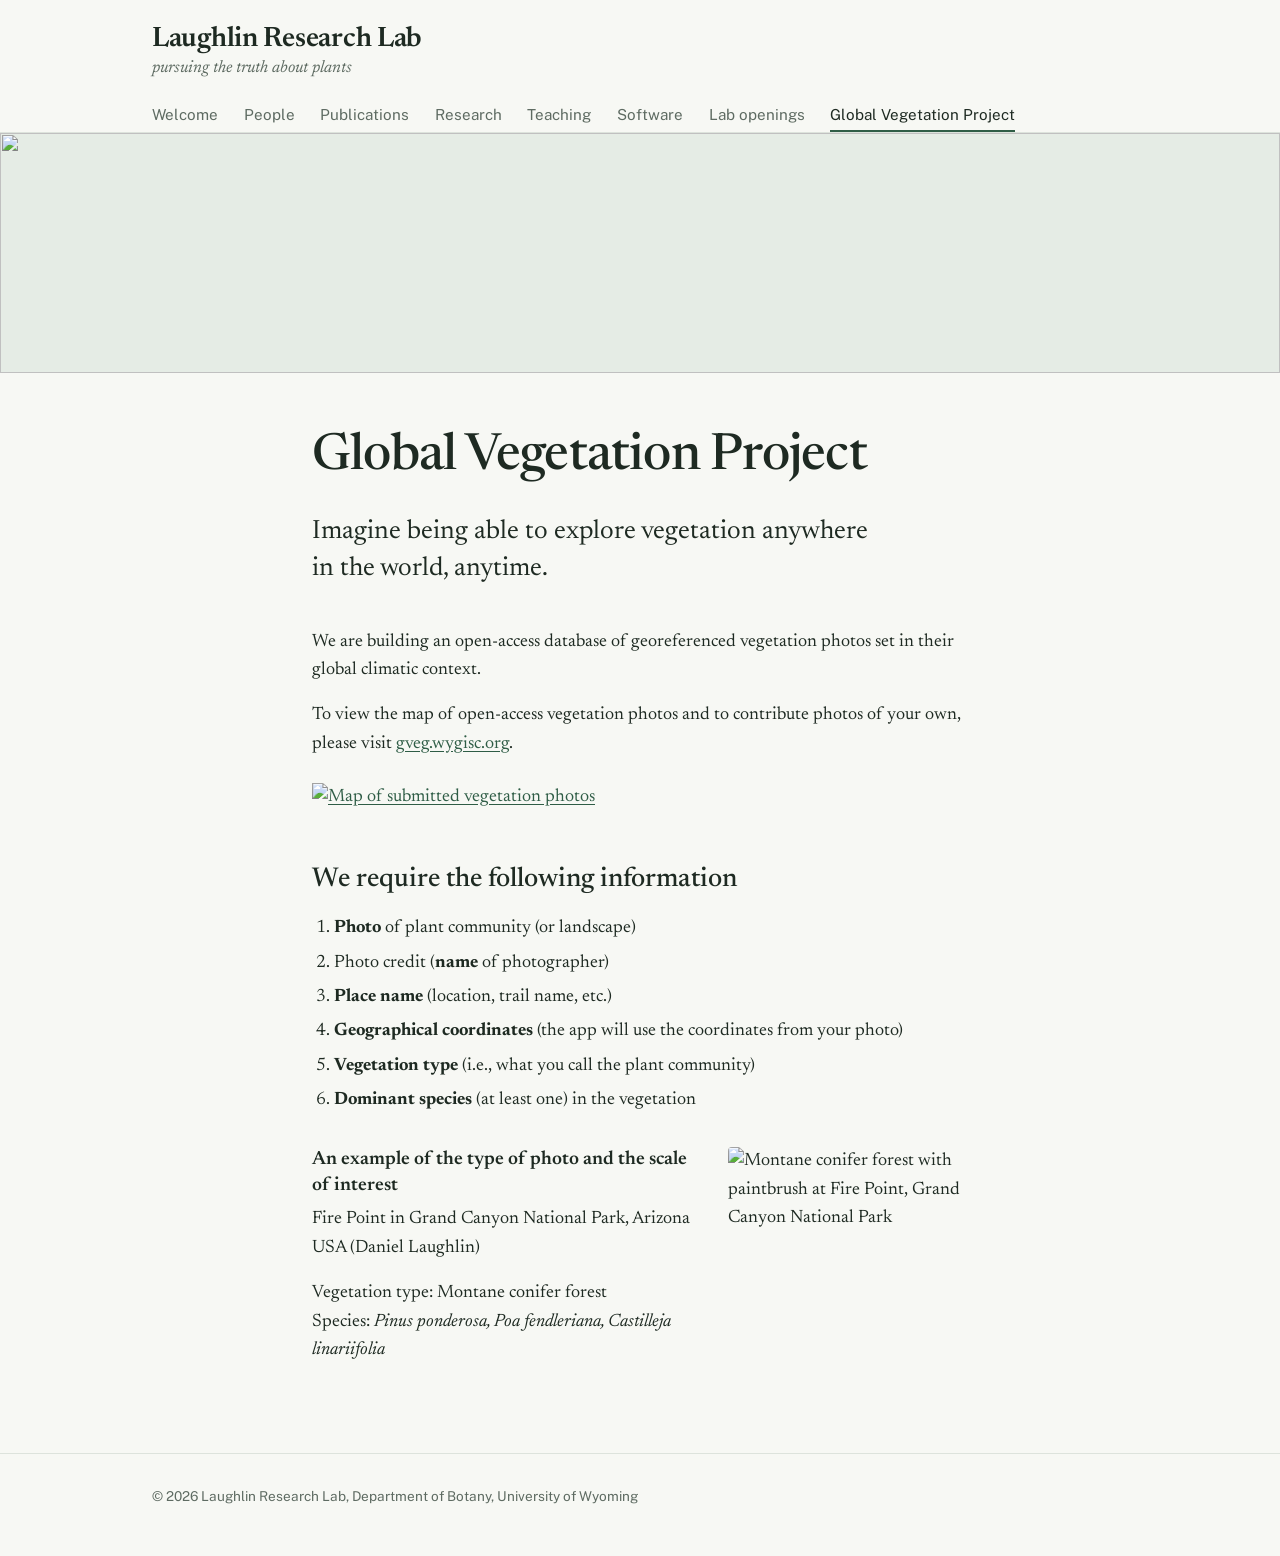
==== global-vegetation-project.html @ ea89ed5c "Add files via upload" ====
<!doctype html>
<html lang="en">
<head>
  <meta charset="utf-8">
  <meta name="viewport" content="width=device-width, initial-scale=1">
  <title>Global Vegetation Project | Laughlin Research Lab</title>
  <link rel="icon" href="https://plant-traits.net/wp-content/uploads/2017/07/Oak_leaf_favicon.png">
  <link rel="preconnect" href="https://fonts.googleapis.com">
  <link rel="preconnect" href="https://fonts.gstatic.com" crossorigin>
  <link href="https://fonts.googleapis.com/css2?family=Newsreader:ital,opsz,wght@0,6..72,400;0,6..72,500;0,6..72,600;1,6..72,400&family=Public+Sans:wght@400;500;600&display=swap" rel="stylesheet">
  <link rel="stylesheet" href="style.css">
</head>
<body>
  <a class="skip" href="#content">Skip to content</a>
  <header id="site-header"></header>
  <img class="banner" src="https://plant-traits.net/wp-content/uploads/2017/08/cropped-Winds.jpg" alt="">
  <main id="content">
    <div class="wrap narrow">
      <h1>Global Vegetation Project</h1>
      <p class="lede">Imagine being able to explore vegetation anywhere in the world, anytime.</p>
      <p>We are building an open-access database of georeferenced vegetation photos set in their global climatic context.</p>
      <p>To view the map of open-access vegetation photos and to contribute photos of your own, please visit <a href="https://gveg.wygisc.org/">gveg.wygisc.org</a>.</p>
      <a href="https://plant-traits.net/wp-content/uploads/2024/06/Screenshot-2024-06-25-at-7.47.05-AM.png"><img class="figure" src="https://plant-traits.net/wp-content/uploads/2024/06/Screenshot-2024-06-25-at-7.47.05-AM-1024x659.png" alt="Map of submitted vegetation photos"></a>

      <h2>We require the following information</h2>
      <ol class="requirements">
        <li><b>Photo</b> of plant community (or landscape)</li>
        <li>Photo credit (<b>name</b> of photographer)</li>
        <li><b>Place name</b> (location, trail name, etc.)</li>
        <li><b>Geographical coordinates</b> (the app will use the coordinates from your photo)</li>
        <li><b>Vegetation type</b> (i.e., what you call the plant community)</li>
        <li><b>Dominant species</b> (at least one) in the vegetation</li>
      </ol>

      <div class="example">
        <div>
          <h3 style="margin-top:0">An example of the type of photo and the scale of interest</h3>
          <p>Fire Point in Grand Canyon National Park, Arizona USA (Daniel Laughlin)</p>
          <p>Vegetation type: Montane conifer forest<br>Species: <em>Pinus ponderosa, Poa fendleriana, Castilleja linariifolia</em></p>
        </div>
        <img src="https://plant-traits.net/wp-content/uploads/2020/04/Paintbrush_FirePoint-768x1024.jpg" alt="Montane conifer forest with paintbrush at Fire Point, Grand Canyon National Park">
      </div>
    </div>
  </main>
  <footer id="site-footer"></footer>
  <script src="site.js"></script>

</body>
</html>
---- style.css ----
:root {
  --paper: #f7f8f4;
  --surface: #ffffff;
  --ink: #1e2a22;
  --muted: #5e6b62;
  --line: #dde3dc;
  --accent: #2f5d46;       /* change this one value to re-color the site */
  --accent-soft: #e5ece5;
  --serif: "Newsreader", Georgia, "Times New Roman", serif;
  --sans: "Public Sans", system-ui, -apple-system, "Segoe UI", sans-serif;
}
@media (prefers-color-scheme: dark) {
  :root {
    --paper: #131915;
    --surface: #1b231e;
    --ink: #e4ebe5;
    --muted: #9caba0;
    --line: #2c3830;
    --accent: #8fc7a6;
    --accent-soft: #223029;
  }
}
* { box-sizing: border-box; }
html { scroll-padding-top: 1rem; }
body {
  margin: 0; background: var(--paper); color: var(--ink);
  font-family: var(--serif); font-size: 1.125rem; line-height: 1.6;
}
img { max-width: 100%; height: auto; display: block; }
a { color: var(--accent); text-underline-offset: 0.18em; }
a:focus-visible, button:focus-visible, input:focus-visible, summary:focus-visible {
  outline: 2px solid var(--accent); outline-offset: 3px; border-radius: 2px;
}
.wrap { max-width: 64rem; margin: 0 auto; padding: 0 1.5rem; }
.narrow { max-width: 44rem; }
.skip { position: absolute; left: -999px; }
.skip:focus { left: 1rem; top: 1rem; background: var(--surface); padding: .5rem 1rem; z-index: 10; }

/* Header */
.site-header { border-bottom: 1px solid var(--line); background: var(--paper); }
.brand-row { display: flex; align-items: baseline; justify-content: space-between; gap: 1rem; padding: 1.5rem 0 1rem; }
.brand { text-decoration: none; color: var(--ink); }
.brand-name { display: block; font-size: 1.75rem; font-weight: 600; line-height: 1.1; letter-spacing: -0.01em; }
.brand-tag { display: block; font-style: italic; color: var(--muted); font-size: 1.05rem; }
.menu-btn { display: none; font: 500 .95rem var(--sans); background: none; border: 1px solid var(--line); color: var(--ink); padding: .4rem .85rem; border-radius: 4px; cursor: pointer; }
.main-nav ul { list-style: none; margin: 0; padding: 0; display: flex; flex-wrap: wrap; gap: .25rem 1.6rem; }
.main-nav a { display: block; padding: .55rem 0; font: .95rem var(--sans); color: var(--muted); text-decoration: none; }
.main-nav a:hover { color: var(--ink); }
.main-nav a[aria-current="page"] { color: var(--ink); box-shadow: inset 0 -2px 0 var(--accent); }
@media (max-width: 760px) {
  .brand-row { align-items: center; }
  .menu-btn { display: block; }
  .main-nav { display: none; }
  .main-nav.open { display: block; }
  .main-nav ul { flex-direction: column; gap: 0; padding-bottom: .5rem; }
  .main-nav a { padding: .7rem 0; border-top: 1px solid var(--line); }
  .main-nav a[aria-current="page"] { box-shadow: inset 3px 0 0 var(--accent); padding-left: .75rem; }
}

/* Banner photo */
.banner { width: 100%; height: clamp(9rem, 22vw, 15rem); object-fit: cover; background: var(--accent-soft); }

/* Page content */
main { padding: 3.5rem 0 4.5rem; }
h1 { font-size: clamp(2.2rem, 5vw, 3.2rem); font-weight: 500; line-height: 1.1; letter-spacing: -0.015em; margin: 0 0 1.75rem; }
h2 { font-size: 1.7rem; font-weight: 500; line-height: 1.2; margin: 3.25rem 0 1rem; }
h3 { font-size: 1.2rem; font-weight: 600; line-height: 1.35; margin: 2rem 0 .4rem; }
p { margin: 0 0 1rem; }
.lede { font-size: clamp(1.3rem, 2.5vw, 1.65rem); line-height: 1.4; max-width: 38ch; margin-bottom: 2.5rem; }
.note { font-family: var(--sans); font-size: .95rem; color: var(--muted); }
.placeholder { border: 1px dashed var(--line); background: var(--surface); padding: 1.25rem 1.5rem; border-radius: 4px; color: var(--muted); }

/* Welcome page */
.welcome-grid { display: grid; grid-template-columns: 1.15fr 1fr; gap: 2.5rem; align-items: start; }
.welcome-grid img { border-radius: 4px; }
.pi { margin-top: .25rem; }
.pi-name { font-size: 1.35rem; font-weight: 600; margin: 0; }
.pi p { margin: 0; }
.pi .gap { margin-top: .9rem; }
@media (max-width: 760px) { .welcome-grid { grid-template-columns: 1fr; } }

.book { display: grid; grid-template-columns: 11rem 1fr; gap: 2rem; align-items: start; margin-top: 3.5rem; padding-top: 3rem; border-top: 1px solid var(--line); }
.book img { border-radius: 2px; box-shadow: 0 1px 0 var(--line); }
.book h2 { margin-top: 0; }
@media (max-width: 600px) { .book { grid-template-columns: 1fr; } .book img { max-width: 10rem; } }

.chapters { list-style: none; margin: 1.5rem 0 0; padding: 0; }
.chapters li { padding: 1.1rem 0; border-top: 1px solid var(--line); }
.chapters .ch-title { font-weight: 600; display: block; }
.chapters .ch-sub { display: block; color: var(--muted); font-size: 1rem; }
audio { width: 100%; max-width: 30rem; margin-top: .6rem; height: 2.4rem; }

/* Projects (Research) */
.project { padding: 1.5rem 0; border-top: 1px solid var(--line); }
.project:first-of-type { border-top: 0; }
.project h3 { margin: 0 0 .15rem; }
.funder { font-family: var(--sans); font-size: .9rem; color: var(--muted); margin: 0 0 .15rem; }
.team { font-style: italic; color: var(--muted); margin: 0 0 .6rem; }
.project p:last-child { margin-bottom: 0; }
.logos { display: flex; flex-wrap: wrap; align-items: center; gap: 2rem; margin-top: 3rem; padding-top: 2rem; border-top: 1px solid var(--line); }
.logos img { height: 4rem; width: auto; }
.figure { margin: 1.5rem 0 0; }
.figure img { border-radius: 4px; }

/* Publications */
.books-row { display: flex; gap: 1.5rem; margin: 1.5rem 0; }
.books-row img { width: 9rem; border-radius: 2px; }
.search { display: block; font-family: var(--sans); font-size: .9rem; color: var(--muted); margin: 1.5rem 0 1rem; }
.search span { display: block; margin-bottom: .4rem; }
.search input {
  width: 100%; max-width: 28rem; font: 1rem var(--sans); color: var(--ink);
  background: var(--surface); border: 1px solid var(--line); border-radius: 4px; padding: .65rem .8rem;
}
.year-nav { font-family: var(--sans); font-size: .9rem; display: flex; flex-wrap: wrap; gap: .3rem .9rem; margin: 0 0 2rem; }
.year-block { display: grid; grid-template-columns: 4.5rem 1fr; gap: 1rem; padding: 1.5rem 0; border-top: 1px solid var(--line); }
.year-block h3 { margin: 0; font: 600 1rem var(--sans); color: var(--muted); padding-top: .2rem; }
.pubs { list-style: none; margin: 0; padding: 0; display: grid; gap: 1.1rem; }
.pubs li { font-size: 1.02rem; line-height: 1.55; overflow-wrap: anywhere; }
.pubs b { font-weight: 600; color: var(--ink); }
@media (max-width: 600px) { .year-block { grid-template-columns: 1fr; gap: .5rem; } }

/* Software */
.package { padding: 1.5rem 0; border-top: 1px solid var(--line); }
.package:first-of-type { border-top: 0; padding-top: 0; }
.package h2 { margin: 0 0 .6rem; font-size: 1.4rem; }
pre { background: var(--surface); border: 1px solid var(--line); border-radius: 4px; padding: .8rem 1rem; overflow-x: auto; font-size: .95rem; }

/* GVP */
.requirements { padding-left: 1.4rem; }
.requirements li { margin-bottom: .35rem; }
.example { display: grid; grid-template-columns: 1fr 15rem; gap: 2rem; align-items: start; margin-top: 2rem; }
.example img { border-radius: 4px; }
@media (max-width: 680px) { .example { grid-template-columns: 1fr; } .example img { max-width: 18rem; } }

.site-footer { border-top: 1px solid var(--line); padding: 2rem 0 3rem; font-family: var(--sans); font-size: .85rem; color: var(--muted); }
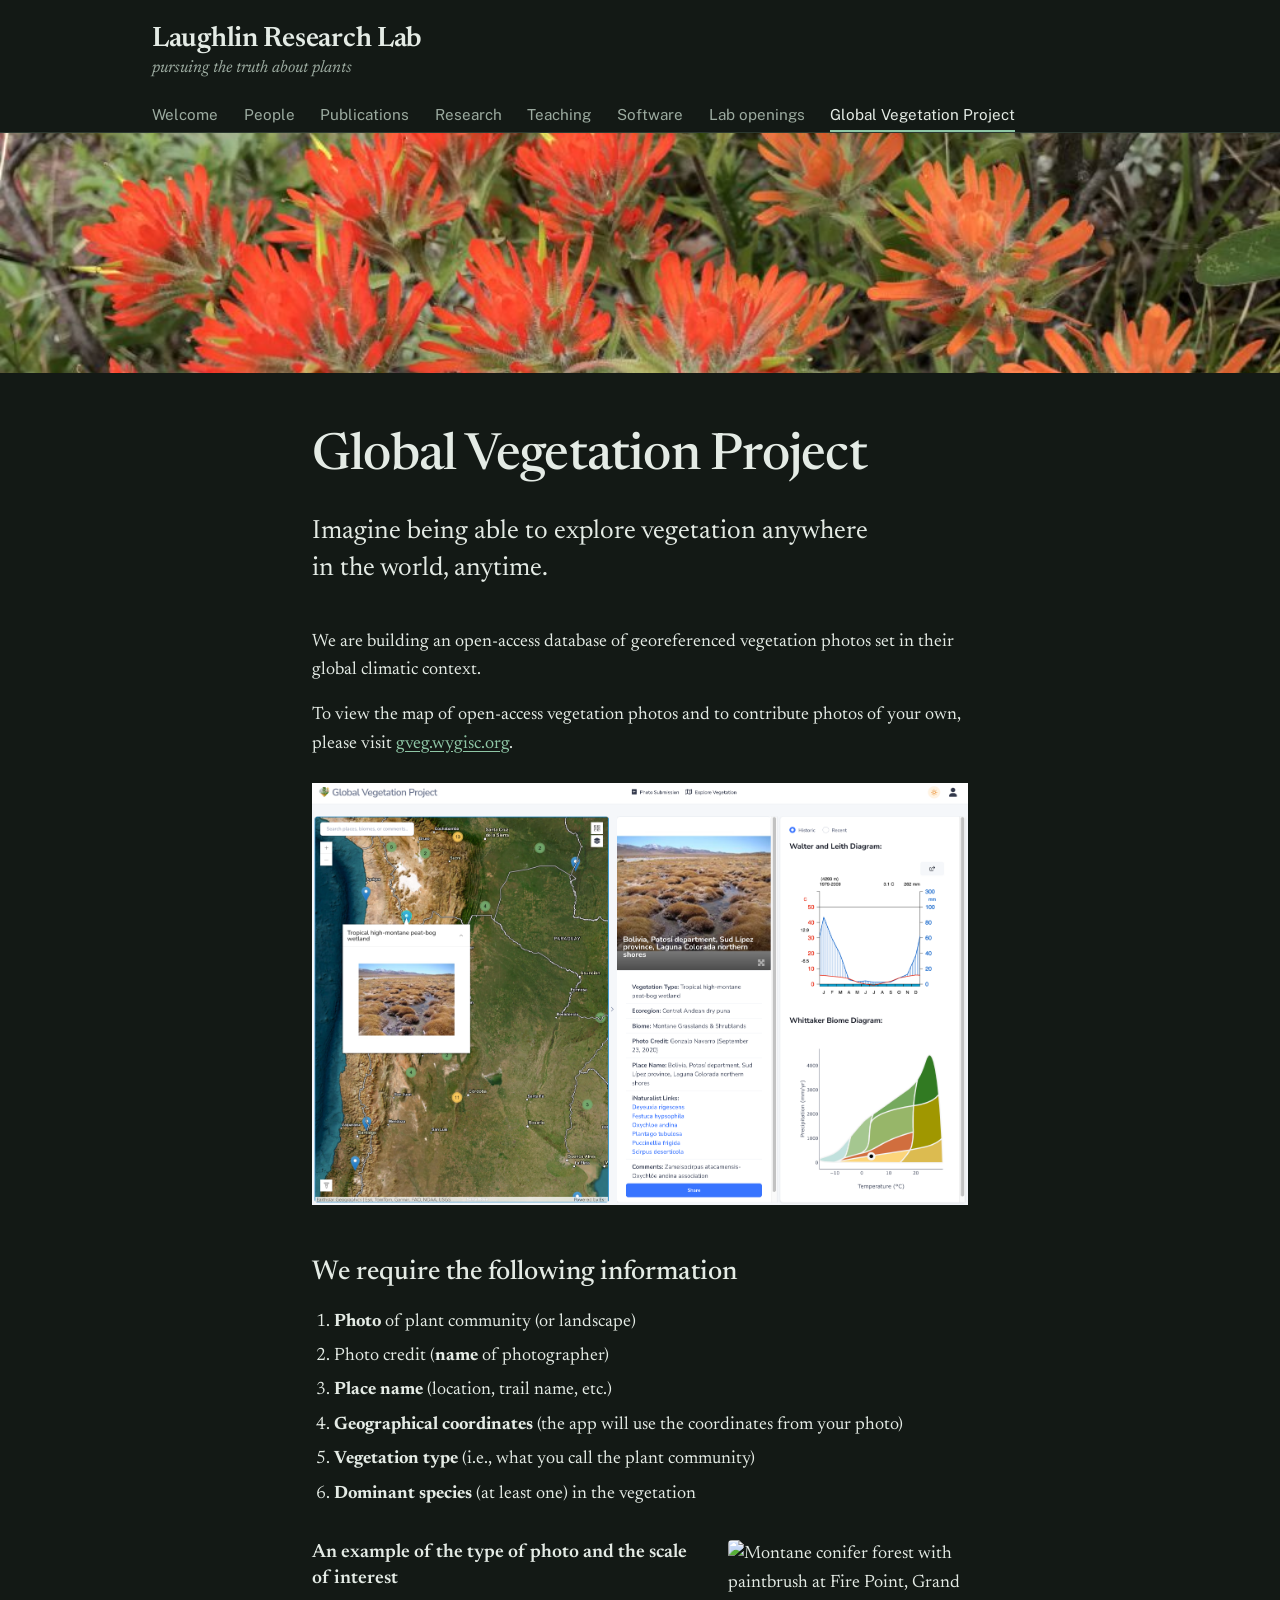
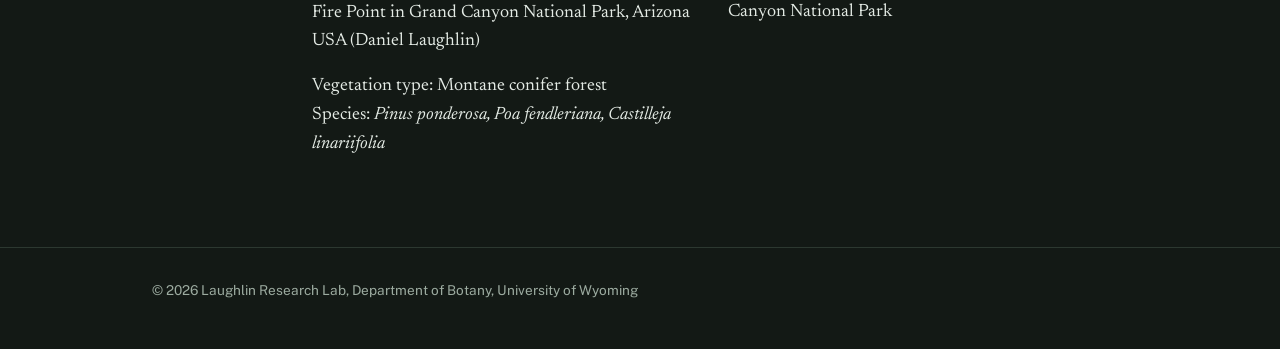
==== commit 311a6fdd: "Add files via upload" ====
--- a/global-vegetation-project.html
+++ b/global-vegetation-project.html
@@ -13,14 +13,14 @@
 <body>
   <a class="skip" href="#content">Skip to content</a>
   <header id="site-header"></header>
-  <img class="banner" src="https://plant-traits.net/wp-content/uploads/2017/08/cropped-Winds.jpg" alt="">
+  <img class="banner" src="images/cropped-paintbrush.jpg" alt="">
   <main id="content">
     <div class="wrap narrow">
       <h1>Global Vegetation Project</h1>
       <p class="lede">Imagine being able to explore vegetation anywhere in the world, anytime.</p>
       <p>We are building an open-access database of georeferenced vegetation photos set in their global climatic context.</p>
       <p>To view the map of open-access vegetation photos and to contribute photos of your own, please visit <a href="https://gveg.wygisc.org/">gveg.wygisc.org</a>.</p>
-      <a href="https://plant-traits.net/wp-content/uploads/2024/06/Screenshot-2024-06-25-at-7.47.05-AM.png"><img class="figure" src="https://plant-traits.net/wp-content/uploads/2024/06/Screenshot-2024-06-25-at-7.47.05-AM-1024x659.png" alt="Map of submitted vegetation photos"></a>
+      <a href="images/gVeg%20example.png"><img class="figure" src="images/gVeg%20example.png" alt="Map of submitted vegetation photos"></a>
 
       <h2>We require the following information</h2>
       <ol class="requirements">
@@ -38,7 +38,7 @@
           <p>Fire Point in Grand Canyon National Park, Arizona USA (Daniel Laughlin)</p>
           <p>Vegetation type: Montane conifer forest<br>Species: <em>Pinus ponderosa, Poa fendleriana, Castilleja linariifolia</em></p>
         </div>
-        <img src="https://plant-traits.net/wp-content/uploads/2020/04/Paintbrush_FirePoint-768x1024.jpg" alt="Montane conifer forest with paintbrush at Fire Point, Grand Canyon National Park">
+        <img src="images/Paintbrush_FirePoint.jpg" alt="Montane conifer forest with paintbrush at Fire Point, Grand Canyon National Park">
       </div>
     </div>
   </main>
--- a/style.css
+++ b/style.css
@@ -1,24 +1,14 @@
 :root {
-  --paper: #f7f8f4;
-  --surface: #ffffff;
-  --ink: #1e2a22;
-  --muted: #5e6b62;
-  --line: #dde3dc;
-  --accent: #2f5d46;       /* change this one value to re-color the site */
-  --accent-soft: #e5ece5;
+  color-scheme: dark;
+  --paper: #131915;
+  --surface: #1b231e;
+  --ink: #e4ebe5;
+  --muted: #9caba0;
+  --line: #2c3830;
+  --accent: #8fc7a6;       /* change this one value to re-color the site */
+  --accent-soft: #223029;
   --serif: "Newsreader", Georgia, "Times New Roman", serif;
   --sans: "Public Sans", system-ui, -apple-system, "Segoe UI", sans-serif;
-}
-@media (prefers-color-scheme: dark) {
-  :root {
-    --paper: #131915;
-    --surface: #1b231e;
-    --ink: #e4ebe5;
-    --muted: #9caba0;
-    --line: #2c3830;
-    --accent: #8fc7a6;
-    --accent-soft: #223029;
-  }
 }
 * { box-sizing: border-box; }
 html { scroll-padding-top: 1rem; }
@@ -71,13 +61,13 @@
 .placeholder { border: 1px dashed var(--line); background: var(--surface); padding: 1.25rem 1.5rem; border-radius: 4px; color: var(--muted); }
 
 /* Welcome page */
-.welcome-grid { display: grid; grid-template-columns: 1.15fr 1fr; gap: 2.5rem; align-items: start; }
-.welcome-grid img { border-radius: 4px; }
+.welcome-grid { display: grid; grid-template-columns: 15rem 1fr; gap: 2rem; align-items: start; }
+.welcome-grid .pi-photo { border-radius: 4px; width: 100%; }
 .pi { margin-top: .25rem; }
 .pi-name { font-size: 1.35rem; font-weight: 600; margin: 0; }
 .pi p { margin: 0; }
 .pi .gap { margin-top: .9rem; }
-@media (max-width: 760px) { .welcome-grid { grid-template-columns: 1fr; } }
+@media (max-width: 600px) { .welcome-grid { grid-template-columns: 1fr; } .welcome-grid .pi-photo { max-width: 13rem; } }
 
 .book { display: grid; grid-template-columns: 11rem 1fr; gap: 2rem; align-items: start; margin-top: 3.5rem; padding-top: 3rem; border-top: 1px solid var(--line); }
 .book img { border-radius: 2px; box-shadow: 0 1px 0 var(--line); }
@@ -133,3 +123,32 @@
 @media (max-width: 680px) { .example { grid-template-columns: 1fr; } .example img { max-width: 18rem; } }
 
 .site-footer { border-top: 1px solid var(--line); padding: 2rem 0 3rem; font-family: var(--sans); font-size: .85rem; color: var(--muted); }
+
+/* People */
+.members { display: grid; grid-template-columns: repeat(auto-fill, minmax(17rem, 1fr)); gap: 1rem; margin: 0 0 1rem; padding: 0; list-style: none; }
+.member { background: var(--surface); border: 1px solid var(--line); border-radius: 4px; padding: 1.25rem 1.35rem; }
+.member h3 { margin: 0; font-size: 1.2rem; }
+.member .role { font: 600 .8rem var(--sans); letter-spacing: .04em; text-transform: uppercase; color: var(--accent); margin: .2rem 0 .55rem; }
+.member p:last-child { margin: 0; font-size: 1rem; line-height: 1.5; }
+.alum { display: grid; grid-template-columns: 14rem 1fr; gap: 1.5rem; padding: 1.25rem 0; border-top: 1px solid var(--line); }
+.alum h3 { margin: 0; font-size: 1.1rem; }
+.alum .degree { display: block; font: .9rem var(--sans); color: var(--muted); font-weight: 400; margin-top: .15rem; }
+.alum ul { list-style: none; margin: 0; padding: 0; display: grid; gap: .7rem; }
+.alum li { font-size: 1rem; line-height: 1.55; overflow-wrap: anywhere; }
+@media (max-width: 680px) { .alum { grid-template-columns: 1fr; gap: .5rem; } }
+
+/* Teaching */
+.courses { list-style: none; margin: 0; padding: 0; }
+.course { display: grid; grid-template-columns: 1fr auto; gap: .25rem 1.5rem; align-items: baseline; padding: 1.25rem 0; border-top: 1px solid var(--line); }
+.course:first-child { border-top: 0; padding-top: 0; }
+.course h2 { margin: 0; font-size: 1.35rem; }
+.course .code { font: .9rem var(--sans); color: var(--muted); }
+.course .when { font: 600 .8rem var(--sans); letter-spacing: .04em; text-transform: uppercase; color: var(--accent); text-align: right; }
+@media (max-width: 560px) { .course { grid-template-columns: 1fr; } .course .when { text-align: left; } }
+
+/* Soften bright photos and logos slightly on the dark background */
+.logos img { background: #fff; padding: .4rem; border-radius: 4px; }
+
+/* Lab member photos */
+.member-photo { width: 100%; aspect-ratio: 1; object-fit: cover; object-position: center 25%; border-radius: 4px; margin-bottom: 1rem; background: var(--accent-soft); }
+.teaching-photo { margin: 0 0 2rem; border-radius: 4px; width: 100%; max-height: 22rem; object-fit: cover; }
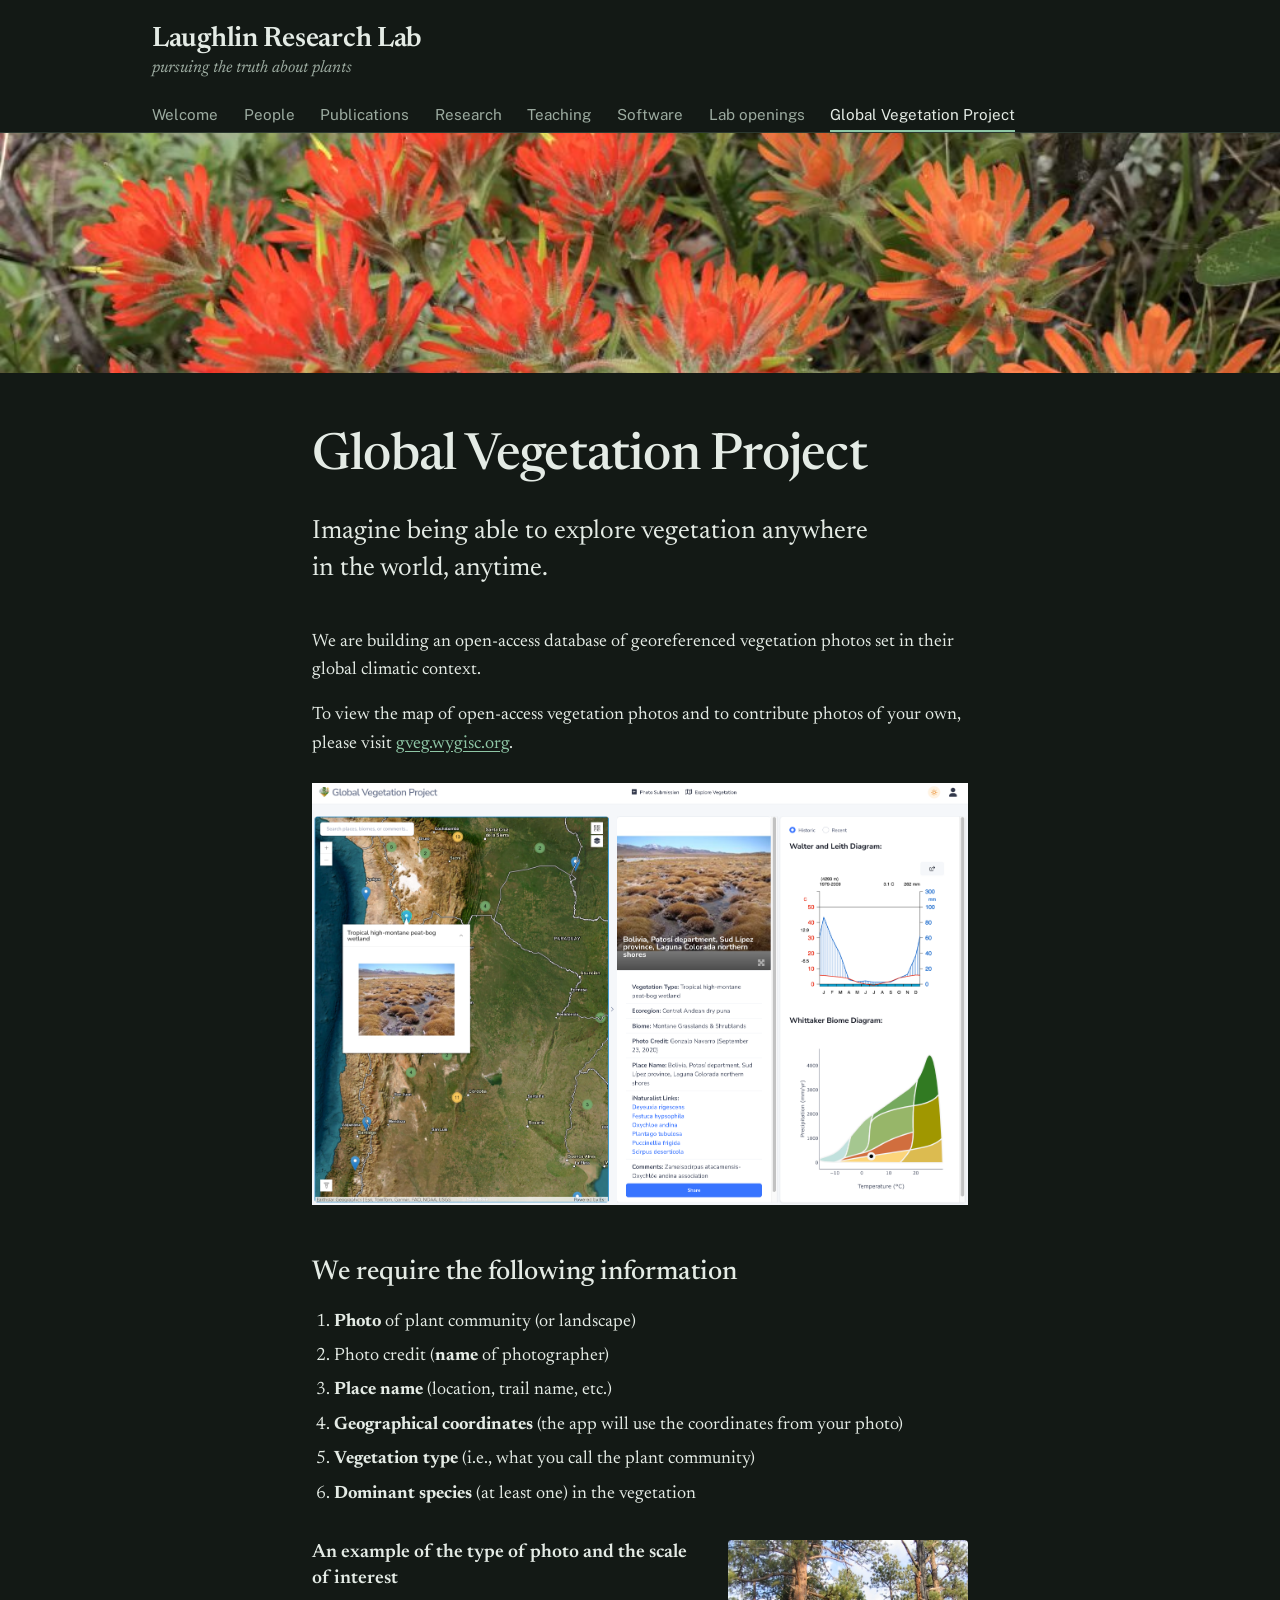
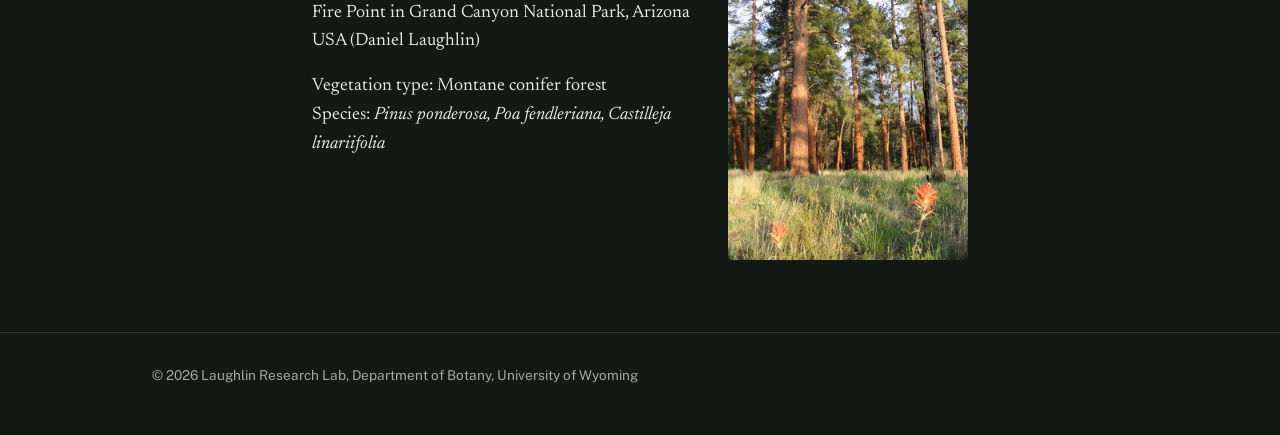
==== commit 06684142: "Add files via upload" ====
--- a/global-vegetation-project.html
+++ b/global-vegetation-project.html
@@ -4,7 +4,9 @@
   <meta charset="utf-8">
   <meta name="viewport" content="width=device-width, initial-scale=1">
   <title>Global Vegetation Project | Laughlin Research Lab</title>
-  <link rel="icon" href="https://plant-traits.net/wp-content/uploads/2017/07/Oak_leaf_favicon.png">
+  <link rel="icon" type="image/png" href="images/Oak_leaf_favicon.png?v=2">
+  <link rel="shortcut icon" type="image/png" href="images/Oak_leaf_favicon.png?v=2">
+  <link rel="apple-touch-icon" href="images/Oak_leaf_favicon.png?v=2">
   <link rel="preconnect" href="https://fonts.googleapis.com">
   <link rel="preconnect" href="https://fonts.gstatic.com" crossorigin>
   <link href="https://fonts.googleapis.com/css2?family=Newsreader:ital,opsz,wght@0,6..72,400;0,6..72,500;0,6..72,600;1,6..72,400&family=Public+Sans:wght@400;500;600&display=swap" rel="stylesheet">
--- a/style.css
+++ b/style.css
@@ -152,3 +152,10 @@
 /* Lab member photos */
 .member-photo { width: 100%; aspect-ratio: 1; object-fit: cover; object-position: center 25%; border-radius: 4px; margin-bottom: 1rem; background: var(--accent-soft); }
 .teaching-photo { margin: 0 0 2rem; border-radius: 4px; width: 100%; max-height: 22rem; object-fit: cover; }
+
+/* Research page: smaller seminar photo, funder logo beside each project */
+.research-seminar { max-width: 20rem; }
+.project { display: grid; grid-template-columns: 3.5rem 1fr; gap: 1.1rem; align-items: start; }
+.funder-logo { width: 3.5rem; height: 3.5rem; object-fit: contain; background: #fff; padding: .3rem; border-radius: 4px; margin-top: .2rem; }
+span.funder-logo { background: none; }
+@media (max-width: 480px) { .project { grid-template-columns: 2.75rem 1fr; gap: .8rem; } .funder-logo { width: 2.75rem; height: 2.75rem; } }
